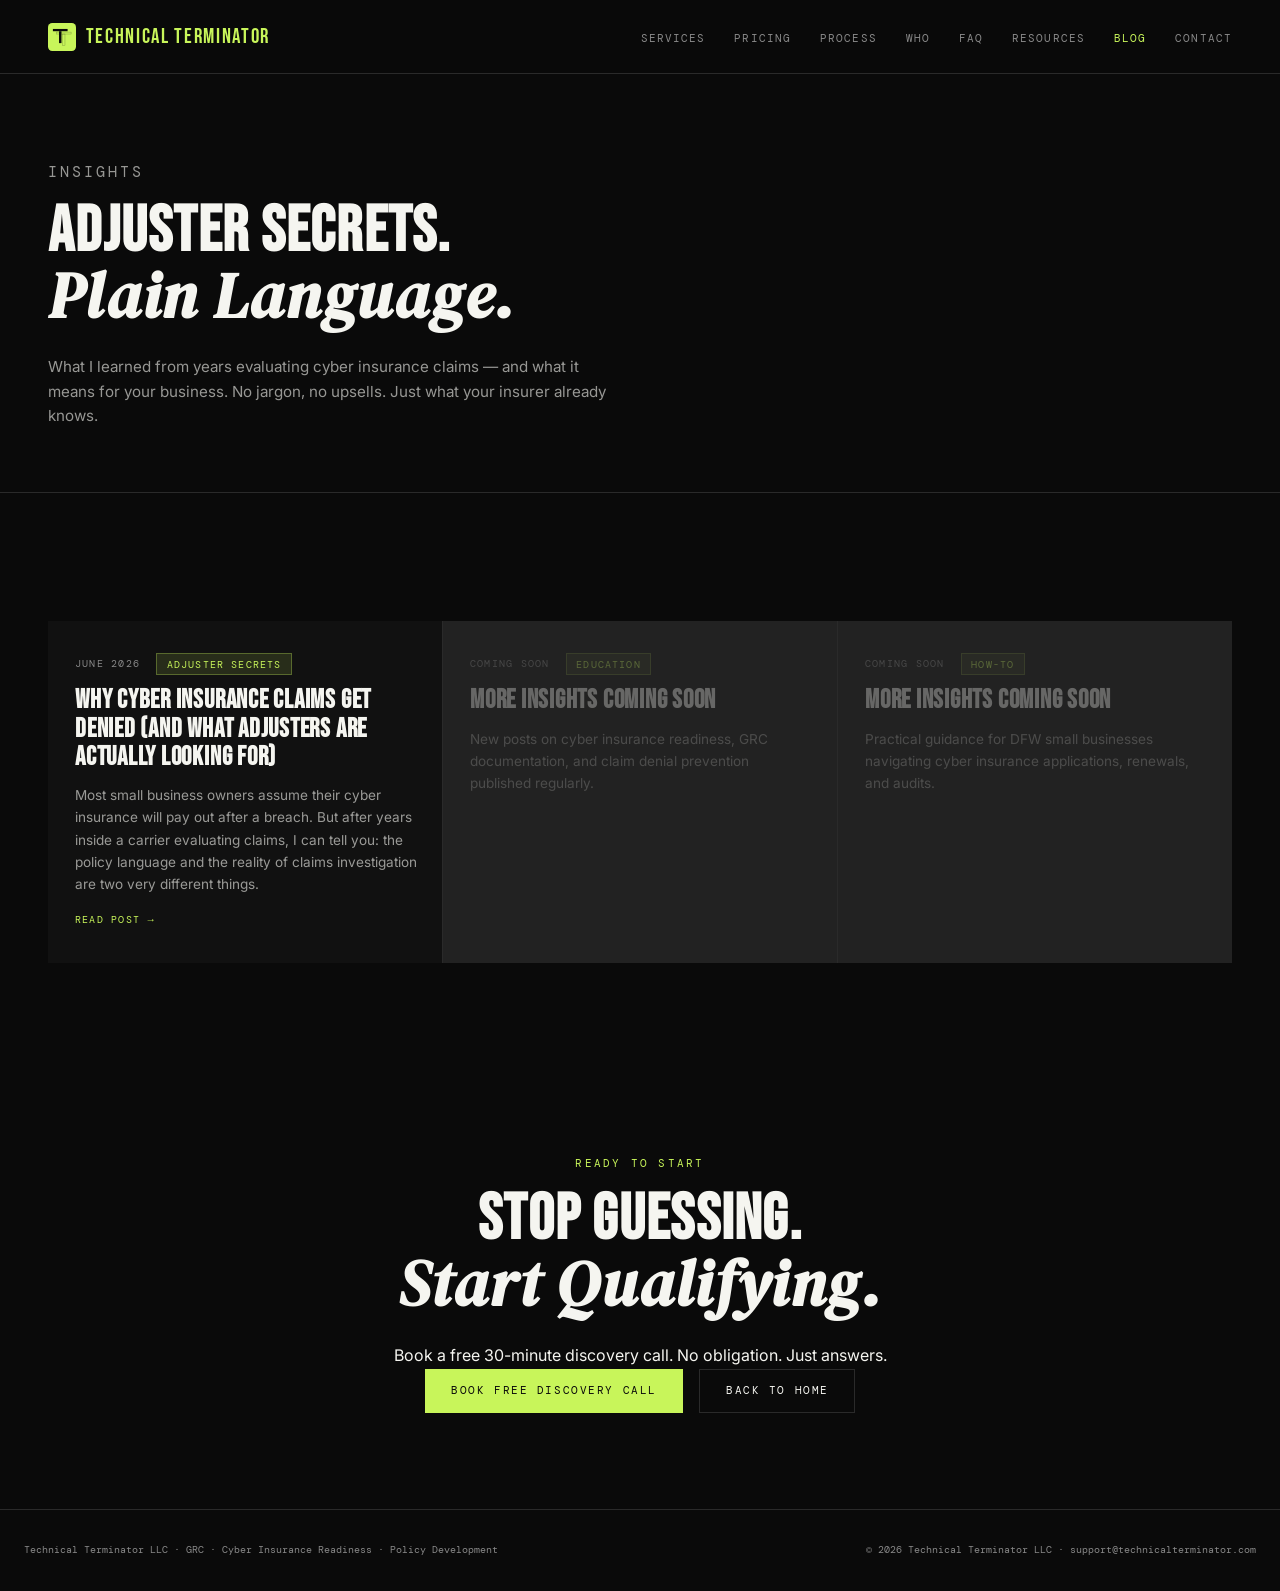
==== blog/index.html @ ac8d377c "Create index.html" ====
<!DOCTYPE html>
<html lang="en">
<head>
<meta charset="UTF-8" />
<meta name="viewport" content="width=device-width, initial-scale=1.0, viewport-fit=cover" />
<title>Blog — Technical Terminator | Cyber Insurance Readiness Insights</title>
<meta name="description" content="Insider insights on cyber insurance readiness, GRC, and claim denial prevention for Dallas-Fort Worth small businesses — from a former insurance claims investigator." />
<link rel="canonical" href="https://technicalterminator.com/blog/" />

<meta property="og:title" content="Blog — Technical Terminator" />
<meta property="og:description" content="Cyber insurance readiness insights for DFW small businesses, from a former claims investigator." />
<meta property="og:type" content="website" />
<meta property="og:url" content="https://technicalterminator.com/blog/" />
<meta name="twitter:card" content="summary" />

<link rel="icon" type="image/svg+xml" href="../favicon.svg" />
<link rel="stylesheet" href="../css/style.css" />

<script type="application/ld+json">
{
  "@context": "https://schema.org",
  "@type": "Blog",
  "name": "Technical Terminator — Insights",
  "description": "Cyber insurance readiness, GRC, and claim denial prevention insights for small and mid-size businesses.",
  "url": "https://technicalterminator.com/blog/",
  "publisher": {
    "@type": "Organization",
    "name": "Technical Terminator LLC",
    "url": "https://technicalterminator.com"
  }
}
</script>
</head>
<body>

<nav>
  <a href="../" class="nav-logo-wrap">
    <svg class="nav-icon" viewBox="0 0 80 80" fill="none" xmlns="http://www.w3.org/2000/svg" aria-hidden="true">
      <rect width="80" height="80" rx="12" fill="#c8f55a"/>
      <rect x="24" y="26" width="42" height="5.5" stroke="#0a0a0a" stroke-width="1.2" fill="none" opacity="0.4"/>
      <rect x="41.5" y="31.5" width="7" height="32" stroke="#0a0a0a" stroke-width="1.2" fill="none" opacity="0.4"/>
      <rect x="14" y="17" width="42" height="6.5" fill="#0a0a0a"/>
      <rect x="31.5" y="23.5" width="7" height="34" fill="#0a0a0a"/>
    </svg>
    <div class="nav-logo">Technical Terminator</div>
  </a>
  <ul class="nav-links">
    <li><a href="../#services">Services</a></li>
    <li><a href="../#pricing">Pricing</a></li>
    <li><a href="../#process">Process</a></li>
    <li><a href="../#who">Who</a></li>
    <li><a href="../#faq">FAQ</a></li>
    <li><a href="../#resources">Resources</a></li>
    <li><a href="/blog/" class="active">Blog</a></li>
    <li><a href="mailto:support@technicalterminator.com">Contact</a></li>
  </ul>
</nav>

<div class="blog-hero">
  <p class="section-label">Insights</p>
  <h2>Adjuster Secrets.<br><em>Plain Language.</em></h2>
  <p>What I learned from years evaluating cyber insurance claims — and what it means for your business. No jargon, no upsells. Just what your insurer already knows.</p>
</div>

<section>
  <div class="post-grid">

    <!-- POST 1 — first live post -->
    <a class="post-card" href="posts/why-cyber-insurance-claims-get-denied.html">
      <div class="post-meta">
        <span class="post-date">June 2026</span>
        <span class="post-tag">Adjuster Secrets</span>
      </div>
      <h3>Why Cyber Insurance Claims Get Denied (And What Adjusters Are Actually Looking For)</h3>
      <p class="post-excerpt">Most small business owners assume their cyber insurance will pay out after a breach. But after years inside a carrier evaluating claims, I can tell you: the policy language and the reality of claims investigation are two very different things.</p>
      <span class="post-read-more">Read post →</span>
    </a>

    <!-- PLACEHOLDER — add future posts above this comment and remove placeholders -->
    <div class="post-card" style="opacity:0.3; pointer-events:none; cursor:default;">
      <div class="post-meta">
        <span class="post-date">Coming Soon</span>
        <span class="post-tag">Education</span>
      </div>
      <h3>More Insights Coming Soon</h3>
      <p class="post-excerpt">New posts on cyber insurance readiness, GRC documentation, and claim denial prevention published regularly.</p>
    </div>

    <div class="post-card" style="opacity:0.3; pointer-events:none; cursor:default;">
      <div class="post-meta">
        <span class="post-date">Coming Soon</span>
        <span class="post-tag">How-To</span>
      </div>
      <h3>More Insights Coming Soon</h3>
      <p class="post-excerpt">Practical guidance for DFW small businesses navigating cyber insurance applications, renewals, and audits.</p>
    </div>

  </div>
</section>

<section class="cta-section">
  <p class="section-label">Ready to Start</p>
  <h2>Stop Guessing.<br><em>Start Qualifying.</em></h2>
  <p>Book a free 30-minute discovery call. No obligation. Just answers.</p>
  <a href="mailto:support@technicalterminator.com?subject=Free Discovery Call" class="btn">Book Free Discovery Call</a>
  &nbsp;&nbsp;
  <a href="../" class="btn btn-ghost">Back to Home</a>
</section>

<footer>
  <span>Technical Terminator LLC · GRC · Cyber Insurance Readiness · Policy Development</span>
  <span>© 2026 Technical Terminator LLC · <a href="mailto:support@technicalterminator.com">support@technicalterminator.com</a></span>
</footer>

</body>
</html>
---- css/style.css ----
/* ============================================================
   Technical Terminator LLC — Shared Stylesheet
   technicalterminator.com
   ============================================================ */

@import url('https://fonts.googleapis.com/css2?family=Bebas+Neue&family=DM+Serif+Display:ital@0;1&family=DM+Mono:wght@400;500&family=Inter:wght@300;400;500;600;700&display=swap');

/* ===== RESET & ROOT ===== */
* {
  margin: 0;
  padding: 0;
  box-sizing: border-box;
}

:root {
  --black: #0a0a0a;
  --off-black: #111111;
  --card: #161616;
  --border: #2a2a2a;
  --accent: #c8f55a;
  --accent-dim: rgba(200,245,90,0.12);
  --accent-mid: rgba(200,245,90,0.25);
  --white: #f5f5f0;
  --muted: #888;
  --serif: 'DM Serif Display', serif;
  --display: 'Bebas Neue', sans-serif;
  --mono: 'DM Mono', monospace;
  --body: 'Inter', sans-serif;
}

body {
  background: var(--black);
  color: var(--white);
  font-family: var(--body);
  font-size: 16px;
  line-height: 1.6;
  -webkit-font-smoothing: antialiased;
}

/* ===== NAV ===== */
nav {
  position: fixed;
  top: 0;
  left: 0;
  right: 0;
  z-index: 100;
  display: flex;
  align-items: center;
  justify-content: space-between;
  padding: 1rem 1.5rem;
  background: rgba(10, 10, 10, 0.94);
  backdrop-filter: blur(12px);
  border-bottom: 1px solid var(--border);
}

.nav-logo-wrap {
  display: flex;
  align-items: center;
  gap: 0.6rem;
  text-decoration: none;
}

.nav-icon {
  width: 28px;
  height: 28px;
  flex-shrink: 0;
}

.nav-logo {
  font-family: var(--display);
  font-size: 1.3rem;
  letter-spacing: 0.08em;
  color: var(--accent);
}

.nav-links {
  display: flex;
  gap: 1rem;
  list-style: none;
  flex-wrap: wrap;
  justify-content: flex-end;
}

.nav-links a {
  font-family: var(--mono);
  font-size: 0.7rem;
  letter-spacing: 0.1em;
  text-transform: uppercase;
  color: var(--muted);
  text-decoration: none;
  transition: color 0.2s;
  white-space: nowrap;
}

.nav-links a:hover,
.nav-links a.active {
  color: var(--accent);
}

/* ===== BUTTONS ===== */
.btn {
  display: inline-block;
  padding: 0.75rem 1.6rem;
  font-family: var(--mono);
  font-size: 0.7rem;
  letter-spacing: 0.14em;
  text-transform: uppercase;
  text-decoration: none;
  border: 1px solid var(--accent);
  color: var(--black);
  background: var(--accent);
  transition: all 0.2s;
  cursor: pointer;
  text-align: center;
}

.btn:hover {
  background: transparent;
  color: var(--accent);
}

.btn-ghost {
  background: transparent;
  color: var(--white);
  border-color: var(--border);
}

.btn-ghost:hover {
  border-color: var(--white);
  color: var(--white);
}

/* ===== SECTIONS ===== */
section {
  padding: 4rem 1.5rem;
}

.section-label {
  font-family: var(--mono);
  font-size: 0.7rem;
  letter-spacing: 0.2em;
  text-transform: uppercase;
  color: var(--accent);
  margin-bottom: 1rem;
}

h2 {
  font-family: var(--display);
  font-size: clamp(2.2rem, 5vw, 4.5rem);
  line-height: 1;
  letter-spacing: 0.02em;
  margin-bottom: 1.5rem;
}

h2 em {
  font-family: var(--serif);
  font-style: italic;
}

/* ===== EDGE STRIP ===== */
.edge {
  background: var(--accent);
  color: var(--black);
  padding: 1.5rem 1.5rem;
}

.edge-inner {
  display: flex;
  align-items: center;
  justify-content: center;
  flex-wrap: wrap;
  gap: 1rem;
}

.edge-items {
  display: flex;
  gap: 1.2rem;
  flex-wrap: wrap;
  justify-content: center;
}

.edge-item {
  display: flex;
  align-items: center;
  gap: 0.5rem;
  font-family: var(--mono);
  font-size: 0.7rem;
  font-weight: 500;
  letter-spacing: 0.08em;
  text-transform: uppercase;
  color: var(--black);
}

.edge-item::before {
  content: '✓';
  font-weight: 700;
}

/* ===== GRIDS ===== */
.why-grid,
.tier-grid,
.who-grid,
.process-steps,
.addon-grid {
  display: grid;
  grid-template-columns: 1fr;
  gap: 1px;
  background: var(--border);
  margin-top: 2rem;
}

.why-card,
.tier-card,
.who-card,
.step,
.addon {
  background: var(--off-black);
  padding: 2rem 1.5rem;
  transition: background 0.2s;
}

.tier-card {
  background: var(--card);
}

.tier-card.featured {
  background: var(--accent-dim);
  border: 1px solid rgba(200, 245, 90, 0.3);
}

/* ===== WHY CARDS ===== */
.why-num {
  font-family: var(--display);
  font-size: 3rem;
  color: var(--border);
  line-height: 1;
  margin-bottom: 1rem;
}

/* ===== TIER CARDS ===== */
.tier-tag {
  font-family: var(--mono);
  font-size: 0.6rem;
  letter-spacing: 0.15em;
  text-transform: uppercase;
  color: var(--accent);
}

.tier-card h3 {
  font-family: var(--display);
  font-size: 1.8rem;
  letter-spacing: 0.04em;
  margin: 0.25rem 0 0.5rem;
}

.tier-price {
  font-family: var(--display);
  font-size: 2.8rem;
  color: var(--accent);
  line-height: 1;
}

.tier-period {
  font-family: var(--mono);
  font-size: 0.7rem;
  color: var(--muted);
}

.tier-desc {
  font-size: 0.8rem;
  color: var(--muted);
  margin: 1rem 0 1.2rem;
  border-top: 1px solid var(--border);
  padding-top: 1rem;
}

.tier-list {
  list-style: none;
  display: flex;
  flex-direction: column;
  gap: 0.6rem;
  margin-bottom: 2rem;
}

.tier-list li {
  font-size: 0.8rem;
  color: rgba(245, 245, 240, 0.7);
  padding-left: 1.2rem;
  position: relative;
}

.tier-list li::before {
  content: '→';
  position: absolute;
  left: 0;
  color: var(--accent);
}

/* ===== ADD-ONS ===== */
.addon {
  display: flex;
  justify-content: space-between;
  align-items: center;
  flex-wrap: wrap;
  gap: 0.8rem;
}

.addon-name {
  font-size: 0.9rem;
  font-weight: 500;
}

.addon-sub {
  font-size: 0.7rem;
  color: var(--muted);
  margin-top: 0.2rem;
}

.addon-price {
  font-family: var(--mono);
  font-size: 0.8rem;
  color: var(--accent);
  white-space: nowrap;
}

/* ===== PROCESS ===== */
.step-num {
  font-family: var(--display);
  font-size: 3rem;
  color: var(--border);
  line-height: 1;
}

/* ===== WHO ICONS ===== */
.who-icon-svg {
  width: 2.2rem;
  height: 2.2rem;
  margin-bottom: 1rem;
  stroke: var(--accent);
  stroke-width: 1.5;
  fill: none;
  stroke-linecap: round;
  stroke-linejoin: round;
}

/* ===== TABLES ===== */
.doc-table-wrapper {
  width: 100%;
  overflow-x: auto;
  -webkit-overflow-scrolling: touch;
  margin: 1rem 0;
  border-radius: 8px;
}

.doc-table {
  width: 100%;
  border-collapse: collapse;
  font-size: 0.8rem;
  min-width: 560px;
}

.doc-table th,
.doc-table td {
  padding: 0.7rem 0.9rem;
  border: 1px solid var(--border);
  text-align: left;
  vertical-align: top;
  color: rgba(245, 245, 240, 0.75);
}

.doc-table th {
  background: var(--off-black);
  font-family: var(--mono);
  font-size: 0.65rem;
  letter-spacing: 0.1em;
  text-transform: uppercase;
  color: var(--muted);
}

.doc-table tr:hover td {
  background: rgba(255, 255, 255, 0.02);
}

.risk-critical { color: #ff5f5f; font-weight: 600; }
.risk-high     { color: #ffaa3c; font-weight: 600; }
.risk-medium   { color: #ffd166; font-weight: 500; }
.risk-low      { color: var(--accent); font-weight: 500; }

/* ===== RESOURCES / TABS ===== */
.resources {
  background: var(--black);
}

.resources-intro {
  max-width: 640px;
  margin-bottom: 2rem;
}

.doc-tabs {
  display: flex;
  gap: 0.25rem;
  border-bottom: 1px solid var(--border);
  margin-bottom: 2rem;
  overflow-x: auto;
  flex-wrap: nowrap;
  scrollbar-width: thin;
}

.doc-tab {
  font-family: var(--mono);
  font-size: 0.7rem;
  letter-spacing: 0.12em;
  text-transform: uppercase;
  padding: 0.7rem 1.2rem;
  color: var(--muted);
  cursor: pointer;
  background: transparent;
  border: none;
  border-bottom: 2px solid transparent;
  white-space: nowrap;
  transition: all 0.2s;
}

.doc-tab:hover  { color: var(--white); }
.doc-tab.active { color: var(--accent); border-bottom-color: var(--accent); }

.doc-panel        { display: none; }
.doc-panel.active { display: block; }

.doc-card {
  background: var(--card);
  border: 1px solid var(--border);
  border-radius: 12px;
  overflow: hidden;
  width: 100%;
}

.doc-header {
  display: flex;
  flex-wrap: wrap;
  justify-content: space-between;
  align-items: flex-start;
  gap: 1rem;
  padding: 1.5rem;
  border-bottom: 1px solid var(--border);
}

.doc-meta {
  display: flex;
  flex-direction: column;
  gap: 0.4rem;
}

.doc-badge {
  font-family: var(--mono);
  font-size: 0.6rem;
  letter-spacing: 0.15em;
  text-transform: uppercase;
  padding: 0.2rem 0.7rem;
  background: var(--accent-dim);
  color: var(--accent);
  border: 1px solid rgba(200, 245, 90, 0.3);
  display: inline-block;
  width: fit-content;
}

.doc-title {
  font-family: var(--display);
  font-size: 1.4rem;
  letter-spacing: 0.04em;
  line-height: 1.2;
}

.doc-client {
  font-size: 0.75rem;
  color: var(--muted);
  font-family: var(--mono);
}

.doc-version {
  font-family: var(--mono);
  font-size: 0.7rem;
  color: var(--muted);
  text-align: right;
}

.doc-body         { padding: 1.5rem; }
.doc-section      { margin-bottom: 2rem; }

.doc-section-title {
  font-family: var(--mono);
  font-size: 0.68rem;
  letter-spacing: 0.18em;
  text-transform: uppercase;
  color: var(--accent);
  padding-bottom: 0.5rem;
  border-bottom: 1px solid var(--border);
  margin-bottom: 1rem;
}

.doc-highlight {
  background: var(--accent-dim);
  border-left: 3px solid var(--accent);
  padding: 1rem;
  font-size: 0.85rem;
  margin: 1rem 0;
}

.doc-ol, .doc-ul {
  list-style: none;
  padding-left: 0;
}

.doc-ol li,
.doc-ul li {
  font-size: 0.85rem;
  margin-bottom: 0.75rem;
  padding-left: 1.4rem;
  position: relative;
  line-height: 1.65;
  color: rgba(245, 245, 240, 0.75);
}

.doc-ul li::before {
  content: '→';
  position: absolute;
  left: 0;
  color: var(--accent);
}

.doc-ol li .step-n {
  font-family: var(--mono);
  font-weight: 500;
  color: var(--accent);
  position: absolute;
  left: 0;
  top: 0;
}

/* ===== RESOURCE CTA ===== */
.resource-cta {
  margin-top: 2.5rem;
  padding: 2rem 1.5rem;
  background: var(--accent-dim);
  border: 1px solid rgba(200, 245, 90, 0.2);
  display: flex;
  flex-wrap: wrap;
  align-items: center;
  justify-content: space-between;
  gap: 1.5rem;
  border-radius: 12px;
}

/* ===== CTA SECTION ===== */
.cta-section {
  text-align: center;
}

/* ===== FOOTER ===== */
footer {
  padding: 2rem 1.5rem;
  border-top: 1px solid var(--border);
  display: flex;
  flex-direction: column;
  align-items: center;
  text-align: center;
  gap: 1rem;
  font-family: var(--mono);
  font-size: 0.65rem;
  color: var(--muted);
}

footer a {
  color: var(--muted);
  text-decoration: none;
  transition: color 0.2s;
}

footer a:hover {
  color: var(--accent);
}

/* ============================================================
   BLOG — Index & Post Pages
   ============================================================ */

/* Blog page hero */
.blog-hero {
  padding: 8rem 1.5rem 3rem;
  border-bottom: 1px solid var(--border);
}

.blog-hero p {
  max-width: 560px;
  color: rgba(245, 245, 240, 0.6);
  font-size: 0.95rem;
  margin-top: 1rem;
}

/* Post card grid */
.post-grid {
  display: grid;
  grid-template-columns: 1fr;
  gap: 1px;
  background: var(--border);
  margin-top: 2rem;
}

.post-card {
  background: var(--off-black);
  padding: 2rem 1.5rem;
  text-decoration: none;
  display: block;
  transition: background 0.2s;
  border-left: 3px solid transparent;
}

.post-card:hover {
  background: var(--card);
  border-left-color: var(--accent);
}

.post-meta {
  display: flex;
  align-items: center;
  gap: 1rem;
  margin-bottom: 0.75rem;
  flex-wrap: wrap;
}

.post-date {
  font-family: var(--mono);
  font-size: 0.65rem;
  letter-spacing: 0.12em;
  color: var(--muted);
  text-transform: uppercase;
}

.post-tag {
  font-family: var(--mono);
  font-size: 0.6rem;
  letter-spacing: 0.12em;
  text-transform: uppercase;
  padding: 0.15rem 0.6rem;
  border: 1px solid rgba(200, 245, 90, 0.3);
  color: var(--accent);
  background: var(--accent-dim);
}

.post-card h3 {
  font-family: var(--display);
  font-size: 1.6rem;
  letter-spacing: 0.03em;
  line-height: 1.1;
  color: var(--white);
  margin-bottom: 0.75rem;
}

.post-excerpt {
  font-size: 0.85rem;
  color: rgba(245, 245, 240, 0.6);
  line-height: 1.65;
  max-width: 680px;
}

.post-read-more {
  font-family: var(--mono);
  font-size: 0.65rem;
  letter-spacing: 0.12em;
  text-transform: uppercase;
  color: var(--accent);
  margin-top: 1rem;
  display: inline-block;
}

/* ===== BLOG POST (individual page) ===== */
.post-hero {
  padding: 8rem 1.5rem 3rem;
  border-bottom: 1px solid var(--border);
  max-width: 780px;
}

.post-hero h1 {
  font-family: var(--display);
  font-size: clamp(2.4rem, 6vw, 5rem);
  line-height: 0.95;
  letter-spacing: 0.01em;
  margin: 1rem 0;
}

.post-hero h1 em {
  font-family: var(--serif);
  font-style: italic;
  color: var(--accent);
}

.post-body {
  padding: 3rem 1.5rem;
  max-width: 780px;
}

.post-body h2 {
  font-family: var(--display);
  font-size: clamp(1.6rem, 3vw, 2.4rem);
  letter-spacing: 0.03em;
  margin: 2.5rem 0 1rem;
  color: var(--white);
}

.post-body h3 {
  font-family: var(--mono);
  font-size: 0.75rem;
  letter-spacing: 0.18em;
  text-transform: uppercase;
  color: var(--accent);
  margin: 2rem 0 0.75rem;
}

.post-body p {
  font-size: 0.95rem;
  color: rgba(245, 245, 240, 0.75);
  line-height: 1.8;
  margin-bottom: 1.25rem;
  max-width: 680px;
}

.post-body ul,
.post-body ol {
  padding-left: 0;
  list-style: none;
  margin-bottom: 1.5rem;
}

.post-body ul li,
.post-body ol li {
  font-size: 0.9rem;
  color: rgba(245, 245, 240, 0.7);
  padding-left: 1.4rem;
  position: relative;
  margin-bottom: 0.6rem;
  line-height: 1.7;
  max-width: 680px;
}

.post-body ul li::before {
  content: '→';
  position: absolute;
  left: 0;
  color: var(--accent);
}

.post-body ol {
  counter-reset: post-counter;
}

.post-body ol li::before {
  counter-increment: post-counter;
  content: counter(post-counter) '.';
  position: absolute;
  left: 0;
  color: var(--accent);
  font-family: var(--mono);
  font-size: 0.8rem;
}

.post-callout {
  background: var(--accent-dim);
  border-left: 3px solid var(--accent);
  padding: 1.2rem 1.5rem;
  margin: 2rem 0;
  font-size: 0.9rem;
  color: rgba(245, 245, 240, 0.85);
  line-height: 1.7;
  max-width: 680px;
}

.post-callout strong {
  color: var(--accent);
}

/* Post footer / CTA */
.post-cta {
  margin-top: 3rem;
  padding: 2rem;
  background: var(--accent-dim);
  border: 1px solid rgba(200, 245, 90, 0.2);
  border-radius: 12px;
  max-width: 680px;
}

.post-cta h3 {
  font-family: var(--display);
  font-size: 1.6rem;
  letter-spacing: 0.03em;
  margin-bottom: 0.5rem;
  color: var(--white);
}

.post-cta p {
  font-size: 0.85rem;
  color: rgba(245, 245, 240, 0.65);
  margin-bottom: 1.25rem;
}

.back-link {
  font-family: var(--mono);
  font-size: 0.65rem;
  letter-spacing: 0.14em;
  text-transform: uppercase;
  color: var(--muted);
  text-decoration: none;
  display: inline-flex;
  align-items: center;
  gap: 0.4rem;
  transition: color 0.2s;
  margin-bottom: 2rem;
  display: block;
}

.back-link:hover {
  color: var(--accent);
}

/* ============================================================
   MEDIA QUERIES
   ============================================================ */
@media (min-width: 640px) {
  nav { padding: 1.25rem 2rem; }
  .nav-links { gap: 1.8rem; }

  section { padding: 5rem 2rem; }
  .blog-hero,
  .post-hero { padding: 8rem 2rem 3rem; }
  .post-body  { padding: 3rem 2rem; }

  .why-grid,
  .who-grid,
  .process-steps { grid-template-columns: repeat(2, 1fr); }
  .tier-grid      { grid-template-columns: repeat(2, 1fr); }
  .addon-grid     { grid-template-columns: repeat(2, 1fr); }
  .post-grid      { grid-template-columns: repeat(2, 1fr); }

  .doc-header { padding: 2rem; }
  .doc-body   { padding: 2rem; }

  footer {
    flex-direction: row;
    justify-content: space-between;
    text-align: left;
  }
}

@media (min-width: 1024px) {
  nav     { padding: 1.25rem 3rem; }
  section { padding: 6rem 3rem; }
  .blog-hero,
  .post-hero { padding: 9rem 3rem 4rem; }
  .post-body  { padding: 4rem 3rem; }

  .tier-grid     { grid-template-columns: repeat(3, 1fr); }
  .why-grid      { grid-template-columns: repeat(2, 1fr); }
  .who-grid      { grid-template-columns: repeat(3, 1fr); }
  .process-steps { grid-template-columns: repeat(4, 1fr); }
  .post-grid     { grid-template-columns: repeat(3, 1fr); }

  .doc-title { font-size: 1.8rem; }
}

@media (max-width: 480px) {
  .tier-price { font-size: 2.2rem; }
  .btn {
    padding: 0.6rem 1.2rem;
    font-size: 0.65rem;
  }
}
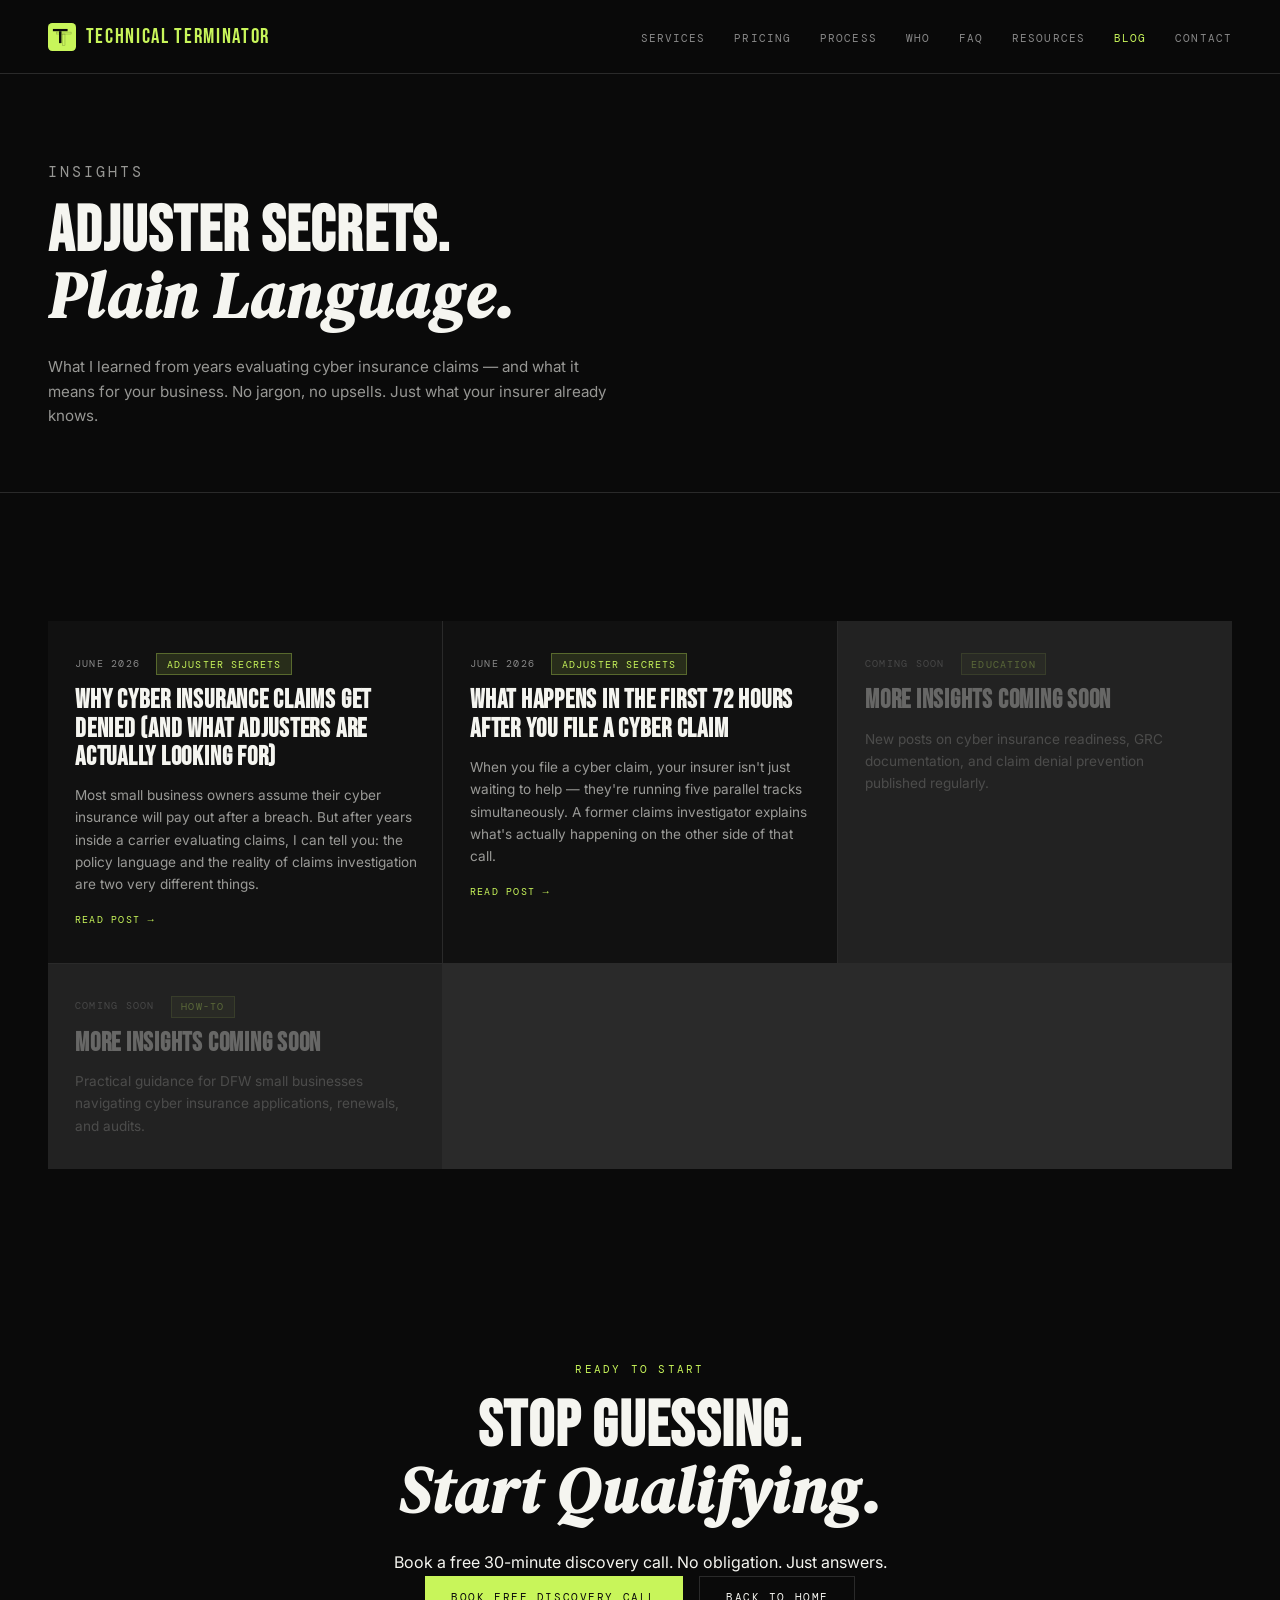
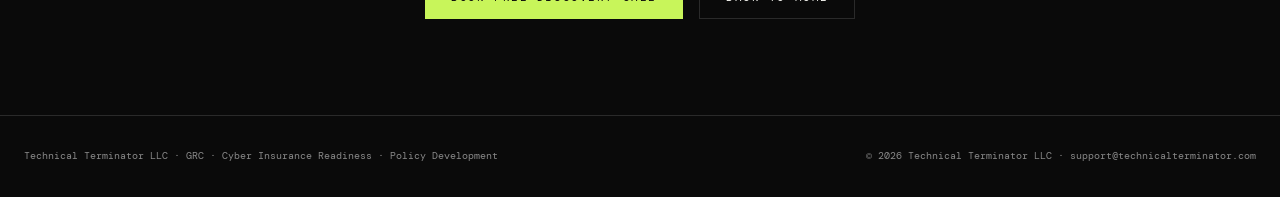
==== commit 183e671e: "Update index.html" ====
--- a/blog/index.html
+++ b/blog/index.html
@@ -65,26 +65,37 @@
 <section>
   <div class="post-grid">
 
-    <!-- POST 1 — first live post -->
-    <a class="post-card" href="posts/why-cyber-insurance-claims-get-denied.html">
-      <div class="post-meta">
-        <span class="post-date">June 2026</span>
-        <span class="post-tag">Adjuster Secrets</span>
-      </div>
-      <h3>Why Cyber Insurance Claims Get Denied (And What Adjusters Are Actually Looking For)</h3>
-      <p class="post-excerpt">Most small business owners assume their cyber insurance will pay out after a breach. But after years inside a carrier evaluating claims, I can tell you: the policy language and the reality of claims investigation are two very different things.</p>
-      <span class="post-read-more">Read post →</span>
-    </a>
+  <!-- POST 1 — first live post -->
+<a class="post-card" href="posts/why-cyber-insurance-claims-get-denied.html">
+  <div class="post-meta">
+    <span class="post-date">June 2026</span>
+    <span class="post-tag">Adjuster Secrets</span>
+  </div>
+  <h3>Why Cyber Insurance Claims Get Denied (And What Adjusters Are Actually Looking For)</h3>
+  <p class="post-excerpt">Most small business owners assume their cyber insurance will pay out after a breach. But after years inside a carrier evaluating claims, I can tell you: the policy language and the reality of claims investigation are two very different things.</p>
+  <span class="post-read-more">Read post →</span>
+</a>
 
-    <!-- PLACEHOLDER — add future posts above this comment and remove placeholders -->
-    <div class="post-card" style="opacity:0.3; pointer-events:none; cursor:default;">
-      <div class="post-meta">
-        <span class="post-date">Coming Soon</span>
-        <span class="post-tag">Education</span>
-      </div>
-      <h3>More Insights Coming Soon</h3>
-      <p class="post-excerpt">New posts on cyber insurance readiness, GRC documentation, and claim denial prevention published regularly.</p>
-    </div>
+<!-- POST 2 -->
+<a class="post-card" href="posts/first-72-hours-cyber-claim.html">
+  <div class="post-meta">
+    <span class="post-date">June 2026</span>
+    <span class="post-tag">Adjuster Secrets</span>
+  </div>
+  <h3>What Happens in the First 72 Hours After You File a Cyber Claim</h3>
+  <p class="post-excerpt">When you file a cyber claim, your insurer isn't just waiting to help — they're running five parallel tracks simultaneously. A former claims investigator explains what's actually happening on the other side of that call.</p>
+  <span class="post-read-more">Read post →</span>
+</a>
+
+<!-- PLACEHOLDER — add future posts above this comment and remove placeholders -->
+<div class="post-card" style="opacity:0.3; pointer-events:none; cursor:default;">
+  <div class="post-meta">
+    <span class="post-date">Coming Soon</span>
+    <span class="post-tag">Education</span>
+  </div>
+  <h3>More Insights Coming Soon</h3>
+  <p class="post-excerpt">New posts on cyber insurance readiness, GRC documentation, and claim denial prevention published regularly.</p>
+</div>
 
     <div class="post-card" style="opacity:0.3; pointer-events:none; cursor:default;">
       <div class="post-meta">
